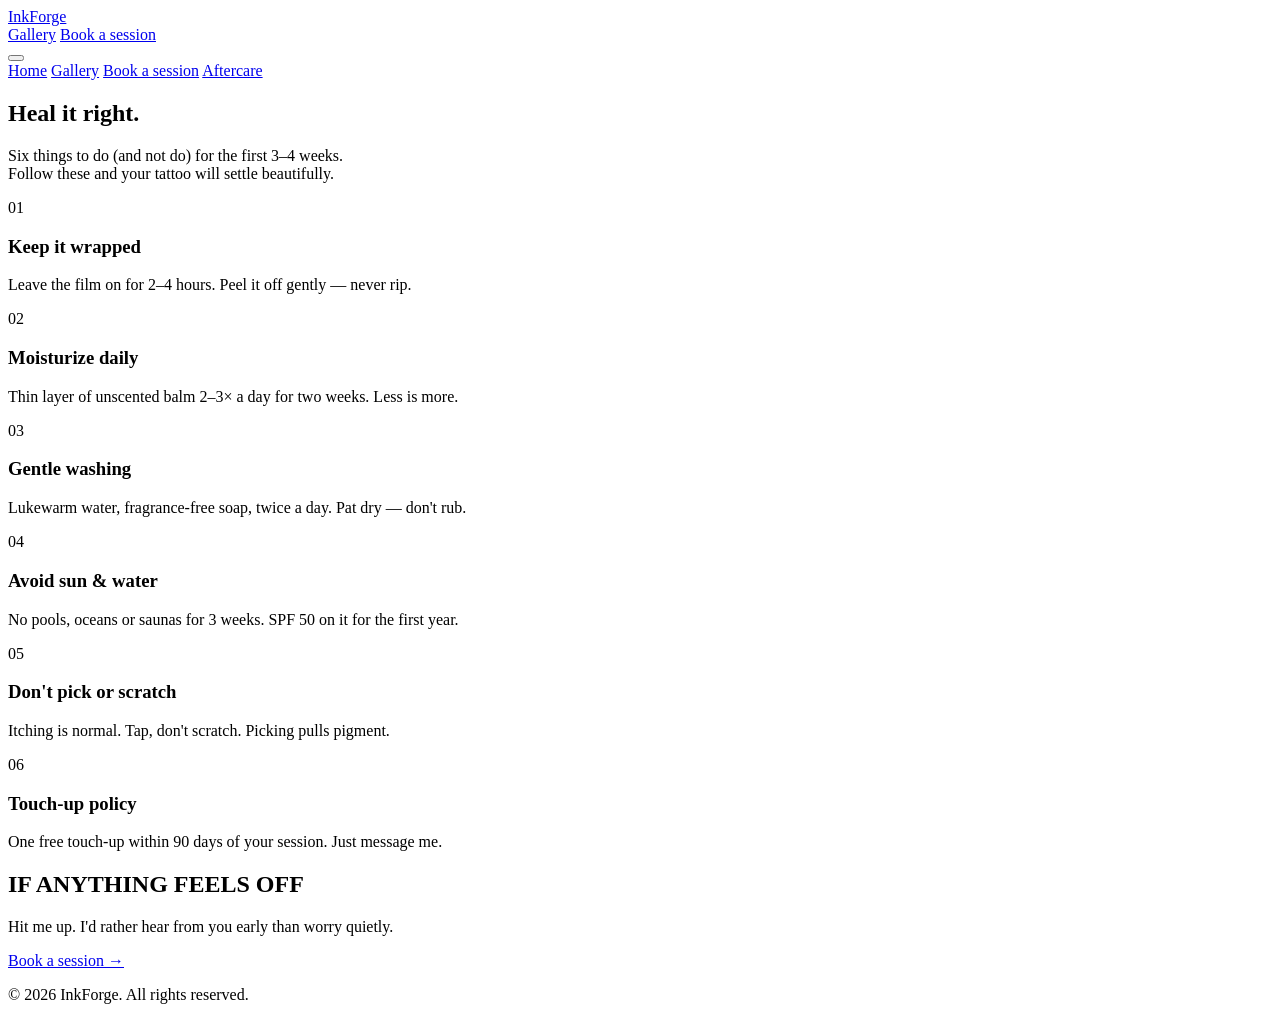
==== aftercare.html @ 96dea65f "Create aftercare.html" ====
<!DOCTYPE html>
<html lang="en">
<head>
    <meta charset="UTF-8" />
    <meta name="viewport" content="width=device-width, initial-scale=1.0" />
    <title>InkForge – Aftercare</title>
    <link rel="stylesheet" href="https://cdnjs.cloudflare.com/ajax/libs/font-awesome/6.5.0/css/all.min.css" />
    <link href="https://fonts.googleapis.com/css2?family=Inter:wght@300;400;600;700&display=swap" rel="stylesheet" />
    <link rel="stylesheet" href="css/style.css" />
</head>
<body>

    <!-- ===== HEADER ===== -->
    <header class="header">
        <div class="container">
            <div class="logo"><a href="index.html">InkForge</a></div>
            <nav class="nav">
                <a href="gallery.html">Gallery</a>
                <a href="booking.html" class="nav-cta">Book a session</a>
            </nav>
            <button class="hamburger" id="hamburger">
                <span></span><span></span><span></span>
            </button>
        </div>
    </header>

    <!-- ===== MOBILE NAV ===== -->
    <div class="mobile-nav" id="mobileNav">
        <a href="index.html">Home</a>
        <a href="gallery.html">Gallery</a>
        <a href="booking.html">Book a session</a>
        <a href="aftercare.html">Aftercare</a>
    </div>

    <!-- ===== AFTERCARE HERO ===== -->
    <section class="page-hero">
        <div class="container">
            <h1>Heal it right.</h1>
            <p class="page-sub">Six things to do (and not do) for the first 3–4 weeks.<br />Follow these and your tattoo will settle beautifully.</p>
        </div>
    </section>

    <!-- ===== AFTERCARE STEPS ===== -->
    <section class="aftercare-page">
        <div class="container">
            <div class="aftercare-grid">
                <!-- Step 1 -->
                <div class="aftercare-card">
                    <span class="step-number">01</span>
                    <h3>Keep it wrapped</h3>
                    <p>Leave the film on for 2–4 hours. Peel it off gently — never rip.</p>
                </div>

                <!-- Step 2 -->
                <div class="aftercare-card">
                    <span class="step-number">02</span>
                    <h3>Moisturize daily</h3>
                    <p>Thin layer of unscented balm 2–3× a day for two weeks. Less is more.</p>
                </div>

                <!-- Step 3 -->
                <div class="aftercare-card">
                    <span class="step-number">03</span>
                    <h3>Gentle washing</h3>
                    <p>Lukewarm water, fragrance-free soap, twice a day. Pat dry — don't rub.</p>
                </div>

                <!-- Step 4 -->
                <div class="aftercare-card">
                    <span class="step-number">04</span>
                    <h3>Avoid sun & water</h3>
                    <p>No pools, oceans or saunas for 3 weeks. SPF 50 on it for the first year.</p>
                </div>

                <!-- Step 5 -->
                <div class="aftercare-card">
                    <span class="step-number">05</span>
                    <h3>Don't pick or scratch</h3>
                    <p>Itching is normal. Tap, don't scratch. Picking pulls pigment.</p>
                </div>

                <!-- Step 6 -->
                <div class="aftercare-card">
                    <span class="step-number">06</span>
                    <h3>Touch-up policy</h3>
                    <p>One free touch-up within 90 days of your session. Just message me.</p>
                </div>
            </div>

            <!-- ===== CONTACT SECTION ===== -->
            <div class="aftercare-contact">
                <h2>IF ANYTHING FEELS OFF</h2>
                <p>Hit me up. I'd rather hear from you early than worry quietly.</p>
                <a href="booking.html" class="btn-primary">Book a session →</a>
            </div>
        </div>
    </section>

    <!-- ===== FOOTER ===== -->
    <footer class="footer">
        <div class="container">
            <p>&copy; 2026 InkForge. All rights reserved.</p>
        </div>
    </footer>

    <script src="js/script.js"></script>
</body>
</html>
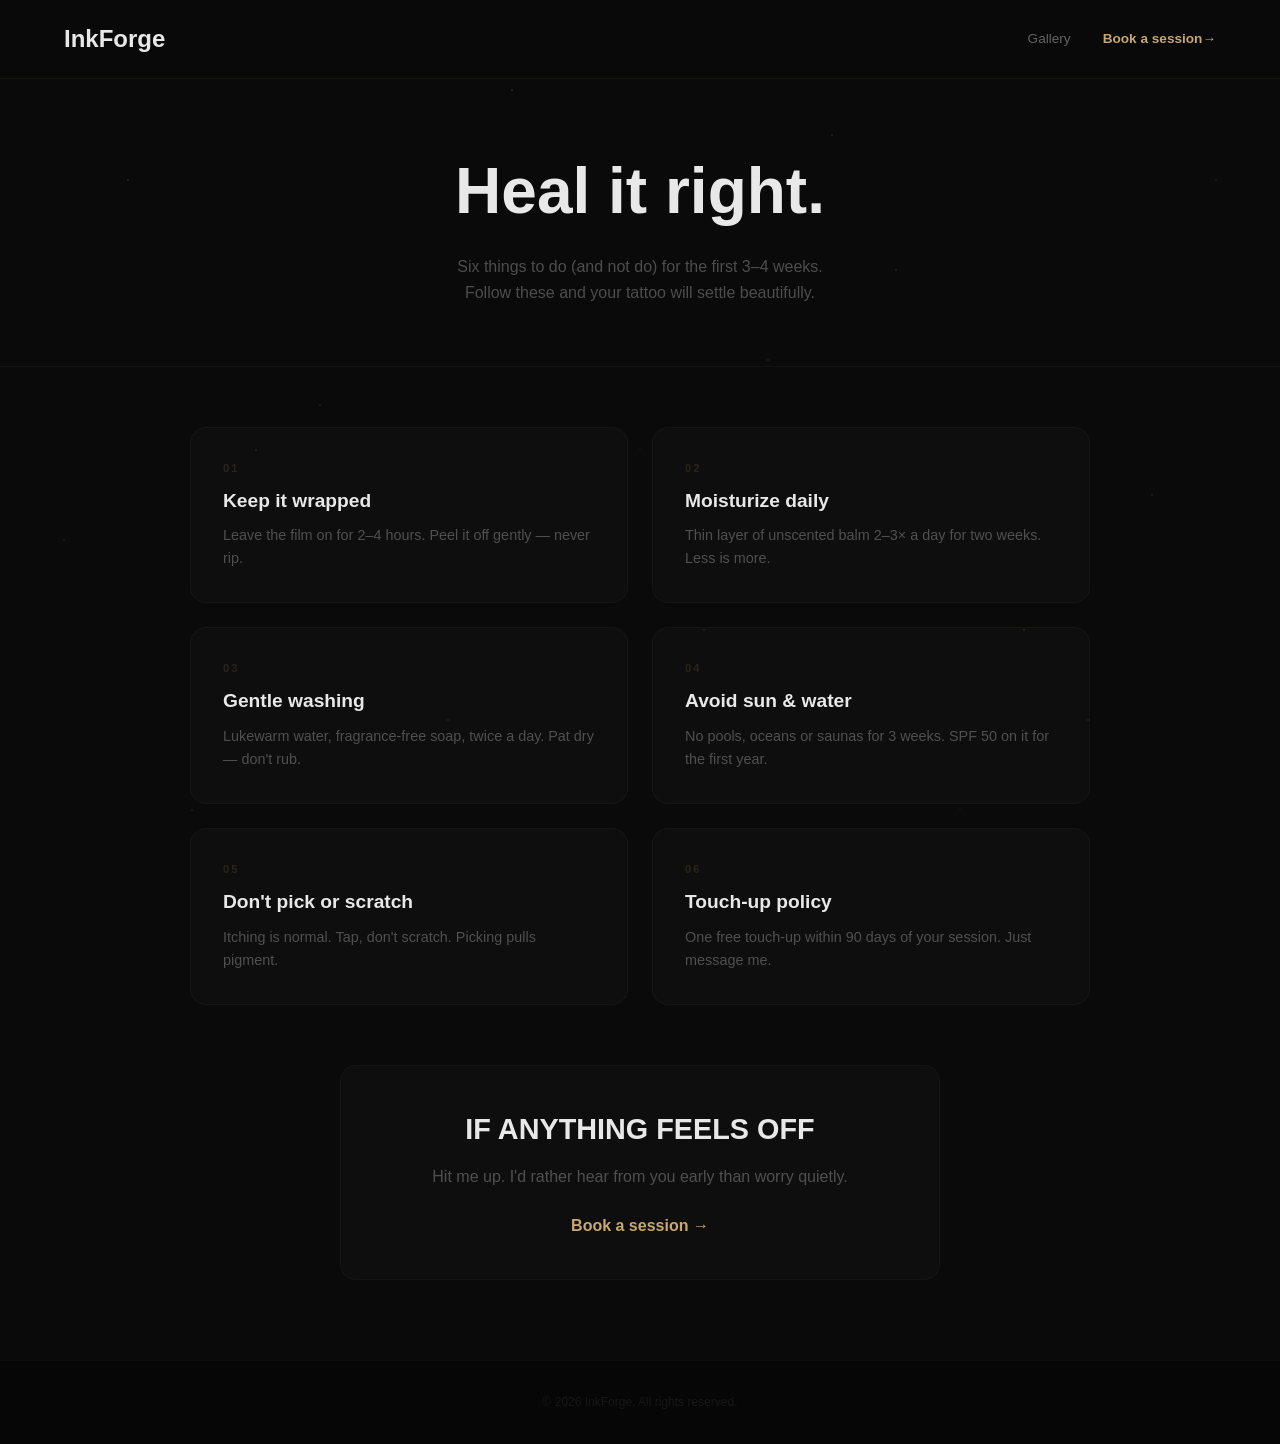
==== commit 859ff75a: "Update aftercare.html" ====
--- a/aftercare.html
+++ b/aftercare.html
@@ -6,14 +6,289 @@
     <title>InkForge – Aftercare</title>
     <link rel="stylesheet" href="https://cdnjs.cloudflare.com/ajax/libs/font-awesome/6.5.0/css/all.min.css" />
     <link href="https://fonts.googleapis.com/css2?family=Inter:wght@300;400;600;700&display=swap" rel="stylesheet" />
-    <link rel="stylesheet" href="css/style.css" />
+
+    <style>
+        * {
+            margin: 0;
+            padding: 0;
+            box-sizing: border-box;
+        }
+        html {
+            scroll-behavior: smooth;
+        }
+        body {
+            font-family: 'Inter', sans-serif;
+            background: #0a0a0a;
+            color: #e8e8e8;
+            line-height: 1.6;
+            min-height: 100vh;
+            background-image:
+                radial-gradient(1px 1px at 10% 20%, rgba(255, 255, 255, 0.3), transparent),
+                radial-gradient(1px 1px at 25% 45%, rgba(255, 255, 255, 0.2), transparent),
+                radial-gradient(1px 1px at 40% 10%, rgba(255, 255, 255, 0.35), transparent),
+                radial-gradient(1px 1px at 55% 70%, rgba(255, 255, 255, 0.15), transparent),
+                radial-gradient(1px 1px at 70% 30%, rgba(255, 255, 255, 0.25), transparent),
+                radial-gradient(1px 1px at 85% 80%, rgba(255, 255, 255, 0.2), transparent),
+                radial-gradient(1px 1px at 15% 90%, rgba(255, 255, 255, 0.15), transparent),
+                radial-gradient(1px 1px at 50% 50%, rgba(255, 255, 255, 0.1), transparent),
+                radial-gradient(1px 1px at 65% 15%, rgba(255, 255, 255, 0.3), transparent),
+                radial-gradient(1px 1px at 90% 55%, rgba(255, 255, 255, 0.2), transparent),
+                radial-gradient(1px 1px at 5% 60%, rgba(255, 255, 255, 0.15), transparent),
+                radial-gradient(1px 1px at 75% 90%, rgba(255, 255, 255, 0.1), transparent),
+                radial-gradient(1px 1px at 35% 80%, rgba(255, 255, 255, 0.2), transparent),
+                radial-gradient(1px 1px at 95% 20%, rgba(255, 255, 255, 0.15), transparent),
+                radial-gradient(1px 1px at 45% 30%, rgba(255, 255, 255, 0.25), transparent),
+                radial-gradient(1.5px 1.5px at 20% 50%, rgba(200, 168, 110, 0.2), transparent),
+                radial-gradient(1.5px 1.5px at 60% 40%, rgba(200, 168, 110, 0.15), transparent),
+                radial-gradient(1.5px 1.5px at 80% 70%, rgba(200, 168, 110, 0.2), transparent);
+            background-size: 100% 100%;
+            background-repeat: no-repeat;
+            background-attachment: fixed;
+        }
+        .container {
+            max-width: 1200px;
+            margin: 0 auto;
+            padding: 0 24px;
+        }
+        a {
+            text-decoration: none;
+            color: inherit;
+        }
+
+        .header {
+            position: fixed;
+            top: 0;
+            left: 0;
+            width: 100%;
+            z-index: 1000;
+            padding: 20px 0;
+            background: rgba(10, 10, 10, 0.92);
+            backdrop-filter: blur(12px);
+            border-bottom: 1px solid rgba(200, 168, 110, 0.08);
+        }
+        .header .container {
+            display: flex;
+            justify-content: space-between;
+            align-items: center;
+        }
+        .logo a {
+            font-size: 1.5rem;
+            font-weight: 700;
+            color: #e8e8e8;
+        }
+        .nav {
+            display: flex;
+            align-items: center;
+            gap: 32px;
+        }
+        .nav a {
+            font-size: 0.85rem;
+            color: rgba(232, 232, 232, 0.4);
+            transition: color 0.3s;
+        }
+        .nav a:hover {
+            color: #c8a86e;
+        }
+        .nav-cta {
+            color: #c8a86e !important;
+            font-weight: 600 !important;
+        }
+        .nav-cta::after {
+            content: ' →';
+            display: inline-block;
+            transition: transform 0.3s;
+        }
+        .nav-cta:hover::after {
+            transform: translateX(4px);
+        }
+
+        .hamburger {
+            display: none;
+            flex-direction: column;
+            gap: 5px;
+            cursor: pointer;
+            background: none;
+            border: none;
+            padding: 5px;
+            z-index: 1001;
+        }
+        .hamburger span {
+            display: block;
+            width: 28px;
+            height: 2.5px;
+            background: #c8a86e;
+            border-radius: 2px;
+            transition: all 0.3s;
+        }
+        .hamburger.active span:nth-child(1) {
+            transform: rotate(45deg) translate(5px, 5px);
+        }
+        .hamburger.active span:nth-child(2) {
+            opacity: 0;
+        }
+        .hamburger.active span:nth-child(3) {
+            transform: rotate(-45deg) translate(5px, -5px);
+        }
+
+        .mobile-nav {
+            display: none;
+            position: fixed;
+            top: 0;
+            left: 0;
+            width: 100%;
+            height: 100vh;
+            background: rgba(10, 10, 10, 0.98);
+            backdrop-filter: blur(12px);
+            padding: 100px 24px 40px;
+            z-index: 999;
+            flex-direction: column;
+            align-items: center;
+            justify-content: center;
+            gap: 30px;
+        }
+        .mobile-nav.active {
+            display: flex;
+        }
+        .mobile-nav a {
+            font-size: 1.5rem;
+            color: rgba(232, 232, 232, 0.5);
+            transition: color 0.3s;
+        }
+        .mobile-nav a:hover {
+            color: #c8a86e;
+        }
+        .mobile-nav .nav-cta-mobile {
+            color: #c8a86e !important;
+            font-weight: 600 !important;
+        }
+        .mobile-nav .nav-cta-mobile::after {
+            content: ' →';
+        }
+
+        .page-hero {
+            padding: 140px 0 60px;
+            text-align: center;
+            background: transparent;
+            border-bottom: 1px solid rgba(200, 168, 110, 0.04);
+        }
+        .page-hero h1 {
+            font-size: clamp(2.5rem, 5vw, 4rem);
+            font-weight: 700;
+            margin-bottom: 12px;
+            color: #e8e8e8;
+        }
+        .page-sub {
+            font-size: 1rem;
+            color: rgba(232, 232, 232, 0.3);
+        }
+
+        .aftercare-page {
+            padding: 60px 0 80px;
+            background: transparent;
+        }
+        .aftercare-grid {
+            display: grid;
+            grid-template-columns: repeat(auto-fit, minmax(300px, 1fr));
+            gap: 24px;
+            max-width: 900px;
+            margin: 0 auto 60px;
+        }
+        .aftercare-card {
+            background: rgba(255, 255, 255, 0.02);
+            border-radius: 16px;
+            padding: 32px;
+            border: 1px solid rgba(200, 168, 110, 0.04);
+            transition: all 0.3s;
+        }
+        .aftercare-card:hover {
+            background: rgba(200, 168, 110, 0.03);
+            transform: translateY(-4px);
+            border-color: rgba(200, 168, 110, 0.08);
+        }
+        .aftercare-card .step-number {
+            font-size: 0.7rem;
+            font-weight: 700;
+            color: rgba(200, 168, 110, 0.15);
+            letter-spacing: 2px;
+            display: block;
+            margin-bottom: 8px;
+        }
+        .aftercare-card h3 {
+            font-size: 1.2rem;
+            font-weight: 600;
+            margin-bottom: 8px;
+            color: #e8e8e8;
+        }
+        .aftercare-card p {
+            font-size: 0.9rem;
+            color: rgba(232, 232, 232, 0.3);
+            line-height: 1.6;
+        }
+
+        .aftercare-contact {
+            text-align: center;
+            max-width: 600px;
+            margin: 0 auto;
+            padding: 40px;
+            background: rgba(255, 255, 255, 0.02);
+            border-radius: 16px;
+            border: 1px solid rgba(200, 168, 110, 0.04);
+        }
+        .aftercare-contact h2 {
+            font-size: 1.8rem;
+            font-weight: 700;
+            margin-bottom: 12px;
+            color: #e8e8e8;
+        }
+        .aftercare-contact p {
+            font-size: 1rem;
+            color: rgba(232, 232, 232, 0.3);
+            margin-bottom: 24px;
+        }
+
+        .footer {
+            padding: 32px 0;
+            background: rgba(5, 5, 5, 0.8);
+            text-align: center;
+            font-size: 0.75rem;
+            color: rgba(232, 232, 232, 0.08);
+            border-top: 1px solid rgba(200, 168, 110, 0.04);
+        }
+
+        @media (max-width: 768px) {
+            .nav {
+                display: none;
+            }
+            .hamburger {
+                display: flex;
+            }
+            .aftercare-grid {
+                grid-template-columns: 1fr;
+            }
+        }
+        @media (max-width: 480px) {
+            .page-hero h1 {
+                font-size: 2rem;
+            }
+            .aftercare-card {
+                padding: 24px;
+            }
+            .aftercare-contact {
+                padding: 24px;
+            }
+            .aftercare-contact h2 {
+                font-size: 1.4rem;
+            }
+        }
+    </style>
 </head>
 <body>
 
-    <!-- ===== HEADER ===== -->
     <header class="header">
         <div class="container">
-            <div class="logo"><a href="index.html">InkForge</a></div>
+            <div class="logo">
+                <a href="index.html">InkForge</a>
+            </div>
             <nav class="nav">
                 <a href="gallery.html">Gallery</a>
                 <a href="booking.html" class="nav-cta">Book a session</a>
@@ -24,7 +299,6 @@
         </div>
     </header>
 
-    <!-- ===== MOBILE NAV ===== -->
     <div class="mobile-nav" id="mobileNav">
         <a href="index.html">Home</a>
         <a href="gallery.html">Gallery</a>
@@ -32,7 +306,6 @@
         <a href="aftercare.html">Aftercare</a>
     </div>
 
-    <!-- ===== AFTERCARE HERO ===== -->
     <section class="page-hero">
         <div class="container">
             <h1>Heal it right.</h1>
@@ -40,46 +313,34 @@
         </div>
     </section>
 
-    <!-- ===== AFTERCARE STEPS ===== -->
     <section class="aftercare-page">
         <div class="container">
             <div class="aftercare-grid">
-                <!-- Step 1 -->
                 <div class="aftercare-card">
                     <span class="step-number">01</span>
                     <h3>Keep it wrapped</h3>
                     <p>Leave the film on for 2–4 hours. Peel it off gently — never rip.</p>
                 </div>
-
-                <!-- Step 2 -->
                 <div class="aftercare-card">
                     <span class="step-number">02</span>
                     <h3>Moisturize daily</h3>
                     <p>Thin layer of unscented balm 2–3× a day for two weeks. Less is more.</p>
                 </div>
-
-                <!-- Step 3 -->
                 <div class="aftercare-card">
                     <span class="step-number">03</span>
                     <h3>Gentle washing</h3>
                     <p>Lukewarm water, fragrance-free soap, twice a day. Pat dry — don't rub.</p>
                 </div>
-
-                <!-- Step 4 -->
                 <div class="aftercare-card">
                     <span class="step-number">04</span>
                     <h3>Avoid sun & water</h3>
                     <p>No pools, oceans or saunas for 3 weeks. SPF 50 on it for the first year.</p>
                 </div>
-
-                <!-- Step 5 -->
                 <div class="aftercare-card">
                     <span class="step-number">05</span>
                     <h3>Don't pick or scratch</h3>
                     <p>Itching is normal. Tap, don't scratch. Picking pulls pigment.</p>
                 </div>
-
-                <!-- Step 6 -->
                 <div class="aftercare-card">
                     <span class="step-number">06</span>
                     <h3>Touch-up policy</h3>
@@ -87,22 +348,49 @@
                 </div>
             </div>
 
-            <!-- ===== CONTACT SECTION ===== -->
             <div class="aftercare-contact">
                 <h2>IF ANYTHING FEELS OFF</h2>
                 <p>Hit me up. I'd rather hear from you early than worry quietly.</p>
-                <a href="booking.html" class="btn-primary">Book a session →</a>
+                <a href="booking.html" class="btn-primary" style="color:#c8a86e;font-weight:600;font-size:1rem;background:transparent;border:none;cursor:pointer;">Book a session →</a>
             </div>
         </div>
     </section>
 
-    <!-- ===== FOOTER ===== -->
     <footer class="footer">
         <div class="container">
             <p>&copy; 2026 InkForge. All rights reserved.</p>
         </div>
     </footer>
 
-    <script src="js/script.js"></script>
+    <script>
+        const hamburger = document.getElementById('hamburger');
+        const mobileNav = document.getElementById('mobileNav');
+        const body = document.body;
+
+        hamburger.addEventListener('click', function(e) {
+            e.stopPropagation();
+            this.classList.toggle('active');
+            mobileNav.classList.toggle('active');
+            body.style.overflow = mobileNav.classList.contains('active') ? 'hidden' : '';
+        });
+
+        mobileNav.querySelectorAll('a').forEach(link => {
+            link.addEventListener('click', function() {
+                hamburger.classList.remove('active');
+                mobileNav.classList.remove('active');
+                body.style.overflow = '';
+            });
+        });
+
+        document.addEventListener('click', function(e) {
+            if (mobileNav.classList.contains('active') &&
+                !mobileNav.contains(e.target) &&
+                !hamburger.contains(e.target)) {
+                hamburger.classList.remove('active');
+                mobileNav.classList.remove('active');
+                body.style.overflow = '';
+            }
+        });
+    </script>
 </body>
 </html>
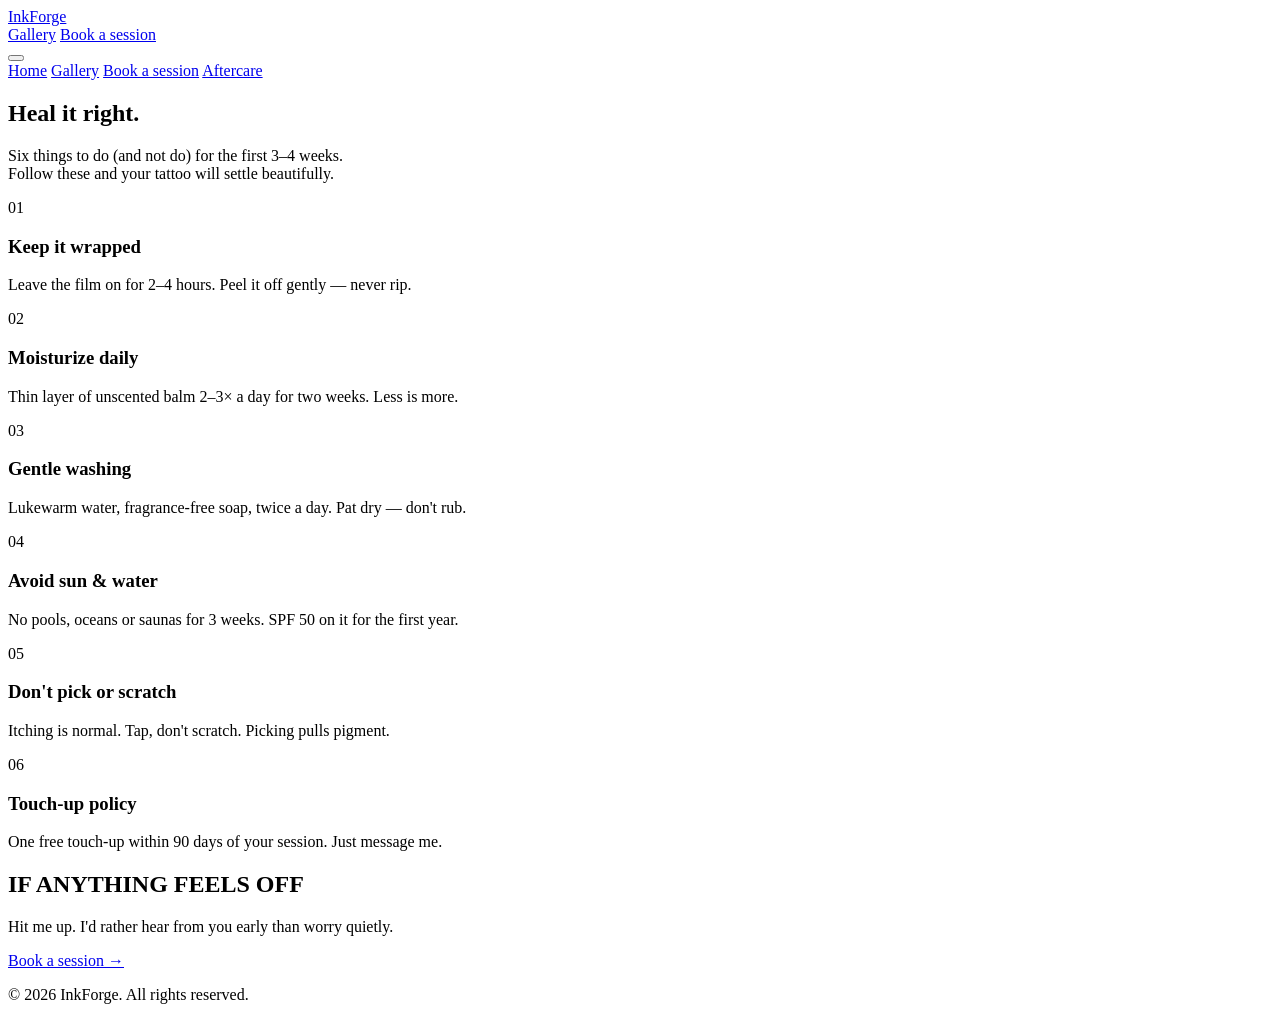
==== commit d5210186: "Update aftercare.html" ====
--- a/aftercare.html
+++ b/aftercare.html
@@ -6,285 +6,11 @@
     <title>InkForge – Aftercare</title>
     <link rel="stylesheet" href="https://cdnjs.cloudflare.com/ajax/libs/font-awesome/6.5.0/css/all.min.css" />
     <link href="https://fonts.googleapis.com/css2?family=Inter:wght@300;400;600;700&display=swap" rel="stylesheet" />
-
-    <style>
-        * {
-            margin: 0;
-            padding: 0;
-            box-sizing: border-box;
-        }
-        html {
-            scroll-behavior: smooth;
-        }
-        body {
-            font-family: 'Inter', sans-serif;
-            background: #0a0a0a;
-            color: #e8e8e8;
-            line-height: 1.6;
-            min-height: 100vh;
-            background-image:
-                radial-gradient(1px 1px at 10% 20%, rgba(255, 255, 255, 0.3), transparent),
-                radial-gradient(1px 1px at 25% 45%, rgba(255, 255, 255, 0.2), transparent),
-                radial-gradient(1px 1px at 40% 10%, rgba(255, 255, 255, 0.35), transparent),
-                radial-gradient(1px 1px at 55% 70%, rgba(255, 255, 255, 0.15), transparent),
-                radial-gradient(1px 1px at 70% 30%, rgba(255, 255, 255, 0.25), transparent),
-                radial-gradient(1px 1px at 85% 80%, rgba(255, 255, 255, 0.2), transparent),
-                radial-gradient(1px 1px at 15% 90%, rgba(255, 255, 255, 0.15), transparent),
-                radial-gradient(1px 1px at 50% 50%, rgba(255, 255, 255, 0.1), transparent),
-                radial-gradient(1px 1px at 65% 15%, rgba(255, 255, 255, 0.3), transparent),
-                radial-gradient(1px 1px at 90% 55%, rgba(255, 255, 255, 0.2), transparent),
-                radial-gradient(1px 1px at 5% 60%, rgba(255, 255, 255, 0.15), transparent),
-                radial-gradient(1px 1px at 75% 90%, rgba(255, 255, 255, 0.1), transparent),
-                radial-gradient(1px 1px at 35% 80%, rgba(255, 255, 255, 0.2), transparent),
-                radial-gradient(1px 1px at 95% 20%, rgba(255, 255, 255, 0.15), transparent),
-                radial-gradient(1px 1px at 45% 30%, rgba(255, 255, 255, 0.25), transparent),
-                radial-gradient(1.5px 1.5px at 20% 50%, rgba(200, 168, 110, 0.2), transparent),
-                radial-gradient(1.5px 1.5px at 60% 40%, rgba(200, 168, 110, 0.15), transparent),
-                radial-gradient(1.5px 1.5px at 80% 70%, rgba(200, 168, 110, 0.2), transparent);
-            background-size: 100% 100%;
-            background-repeat: no-repeat;
-            background-attachment: fixed;
-        }
-        .container {
-            max-width: 1200px;
-            margin: 0 auto;
-            padding: 0 24px;
-        }
-        a {
-            text-decoration: none;
-            color: inherit;
-        }
-
-        .header {
-            position: fixed;
-            top: 0;
-            left: 0;
-            width: 100%;
-            z-index: 1000;
-            padding: 20px 0;
-            background: rgba(10, 10, 10, 0.92);
-            backdrop-filter: blur(12px);
-            border-bottom: 1px solid rgba(200, 168, 110, 0.08);
-        }
-        .header .container {
-            display: flex;
-            justify-content: space-between;
-            align-items: center;
-        }
-        .logo a {
-            font-size: 1.5rem;
-            font-weight: 700;
-            color: #e8e8e8;
-        }
-        .nav {
-            display: flex;
-            align-items: center;
-            gap: 32px;
-        }
-        .nav a {
-            font-size: 0.85rem;
-            color: rgba(232, 232, 232, 0.4);
-            transition: color 0.3s;
-        }
-        .nav a:hover {
-            color: #c8a86e;
-        }
-        .nav-cta {
-            color: #c8a86e !important;
-            font-weight: 600 !important;
-        }
-        .nav-cta::after {
-            content: ' →';
-            display: inline-block;
-            transition: transform 0.3s;
-        }
-        .nav-cta:hover::after {
-            transform: translateX(4px);
-        }
-
-        .hamburger {
-            display: none;
-            flex-direction: column;
-            gap: 5px;
-            cursor: pointer;
-            background: none;
-            border: none;
-            padding: 5px;
-            z-index: 1001;
-        }
-        .hamburger span {
-            display: block;
-            width: 28px;
-            height: 2.5px;
-            background: #c8a86e;
-            border-radius: 2px;
-            transition: all 0.3s;
-        }
-        .hamburger.active span:nth-child(1) {
-            transform: rotate(45deg) translate(5px, 5px);
-        }
-        .hamburger.active span:nth-child(2) {
-            opacity: 0;
-        }
-        .hamburger.active span:nth-child(3) {
-            transform: rotate(-45deg) translate(5px, -5px);
-        }
-
-        .mobile-nav {
-            display: none;
-            position: fixed;
-            top: 0;
-            left: 0;
-            width: 100%;
-            height: 100vh;
-            background: rgba(10, 10, 10, 0.98);
-            backdrop-filter: blur(12px);
-            padding: 100px 24px 40px;
-            z-index: 999;
-            flex-direction: column;
-            align-items: center;
-            justify-content: center;
-            gap: 30px;
-        }
-        .mobile-nav.active {
-            display: flex;
-        }
-        .mobile-nav a {
-            font-size: 1.5rem;
-            color: rgba(232, 232, 232, 0.5);
-            transition: color 0.3s;
-        }
-        .mobile-nav a:hover {
-            color: #c8a86e;
-        }
-        .mobile-nav .nav-cta-mobile {
-            color: #c8a86e !important;
-            font-weight: 600 !important;
-        }
-        .mobile-nav .nav-cta-mobile::after {
-            content: ' →';
-        }
-
-        .page-hero {
-            padding: 140px 0 60px;
-            text-align: center;
-            background: transparent;
-            border-bottom: 1px solid rgba(200, 168, 110, 0.04);
-        }
-        .page-hero h1 {
-            font-size: clamp(2.5rem, 5vw, 4rem);
-            font-weight: 700;
-            margin-bottom: 12px;
-            color: #e8e8e8;
-        }
-        .page-sub {
-            font-size: 1rem;
-            color: rgba(232, 232, 232, 0.3);
-        }
-
-        .aftercare-page {
-            padding: 60px 0 80px;
-            background: transparent;
-        }
-        .aftercare-grid {
-            display: grid;
-            grid-template-columns: repeat(auto-fit, minmax(300px, 1fr));
-            gap: 24px;
-            max-width: 900px;
-            margin: 0 auto 60px;
-        }
-        .aftercare-card {
-            background: rgba(255, 255, 255, 0.02);
-            border-radius: 16px;
-            padding: 32px;
-            border: 1px solid rgba(200, 168, 110, 0.04);
-            transition: all 0.3s;
-        }
-        .aftercare-card:hover {
-            background: rgba(200, 168, 110, 0.03);
-            transform: translateY(-4px);
-            border-color: rgba(200, 168, 110, 0.08);
-        }
-        .aftercare-card .step-number {
-            font-size: 0.7rem;
-            font-weight: 700;
-            color: rgba(200, 168, 110, 0.15);
-            letter-spacing: 2px;
-            display: block;
-            margin-bottom: 8px;
-        }
-        .aftercare-card h3 {
-            font-size: 1.2rem;
-            font-weight: 600;
-            margin-bottom: 8px;
-            color: #e8e8e8;
-        }
-        .aftercare-card p {
-            font-size: 0.9rem;
-            color: rgba(232, 232, 232, 0.3);
-            line-height: 1.6;
-        }
-
-        .aftercare-contact {
-            text-align: center;
-            max-width: 600px;
-            margin: 0 auto;
-            padding: 40px;
-            background: rgba(255, 255, 255, 0.02);
-            border-radius: 16px;
-            border: 1px solid rgba(200, 168, 110, 0.04);
-        }
-        .aftercare-contact h2 {
-            font-size: 1.8rem;
-            font-weight: 700;
-            margin-bottom: 12px;
-            color: #e8e8e8;
-        }
-        .aftercare-contact p {
-            font-size: 1rem;
-            color: rgba(232, 232, 232, 0.3);
-            margin-bottom: 24px;
-        }
-
-        .footer {
-            padding: 32px 0;
-            background: rgba(5, 5, 5, 0.8);
-            text-align: center;
-            font-size: 0.75rem;
-            color: rgba(232, 232, 232, 0.08);
-            border-top: 1px solid rgba(200, 168, 110, 0.04);
-        }
-
-        @media (max-width: 768px) {
-            .nav {
-                display: none;
-            }
-            .hamburger {
-                display: flex;
-            }
-            .aftercare-grid {
-                grid-template-columns: 1fr;
-            }
-        }
-        @media (max-width: 480px) {
-            .page-hero h1 {
-                font-size: 2rem;
-            }
-            .aftercare-card {
-                padding: 24px;
-            }
-            .aftercare-contact {
-                padding: 24px;
-            }
-            .aftercare-contact h2 {
-                font-size: 1.4rem;
-            }
-        }
-    </style>
+    <link rel="stylesheet" href="css/style.css" />
 </head>
 <body>
 
-    <header class="header">
+    <header class="header" id="header">
         <div class="container">
             <div class="logo">
                 <a href="index.html">InkForge</a>
@@ -306,14 +32,14 @@
         <a href="aftercare.html">Aftercare</a>
     </div>
 
-    <section class="page-hero">
+    <section class="page-hero fade-in">
         <div class="container">
             <h1>Heal it right.</h1>
             <p class="page-sub">Six things to do (and not do) for the first 3–4 weeks.<br />Follow these and your tattoo will settle beautifully.</p>
         </div>
     </section>
 
-    <section class="aftercare-page">
+    <section class="aftercare-page fade-in">
         <div class="container">
             <div class="aftercare-grid">
                 <div class="aftercare-card">
@@ -351,7 +77,7 @@
             <div class="aftercare-contact">
                 <h2>IF ANYTHING FEELS OFF</h2>
                 <p>Hit me up. I'd rather hear from you early than worry quietly.</p>
-                <a href="booking.html" class="btn-primary" style="color:#c8a86e;font-weight:600;font-size:1rem;background:transparent;border:none;cursor:pointer;">Book a session →</a>
+                <a href="booking.html" class="btn-primary">Book a session →</a>
             </div>
         </div>
     </section>
@@ -363,6 +89,7 @@
     </footer>
 
     <script>
+        // Hamburger menu
         const hamburger = document.getElementById('hamburger');
         const mobileNav = document.getElementById('mobileNav');
         const body = document.body;
@@ -391,6 +118,27 @@
                 body.style.overflow = '';
             }
         });
+
+        // Fade-in animations
+        const fadeElements = document.querySelectorAll('.fade-in');
+        const observer = new IntersectionObserver((entries) => {
+            entries.forEach(entry => {
+                if (entry.isIntersecting) {
+                    entry.target.classList.add('visible');
+                }
+            });
+        }, { threshold: 0.15 });
+        fadeElements.forEach(el => observer.observe(el));
+
+        // Header scroll effect
+        const header = document.getElementById('header');
+        window.addEventListener('scroll', () => {
+            if (window.scrollY > 50) {
+                header.classList.add('scrolled');
+            } else {
+                header.classList.remove('scrolled');
+            }
+        });
     </script>
 </body>
 </html>
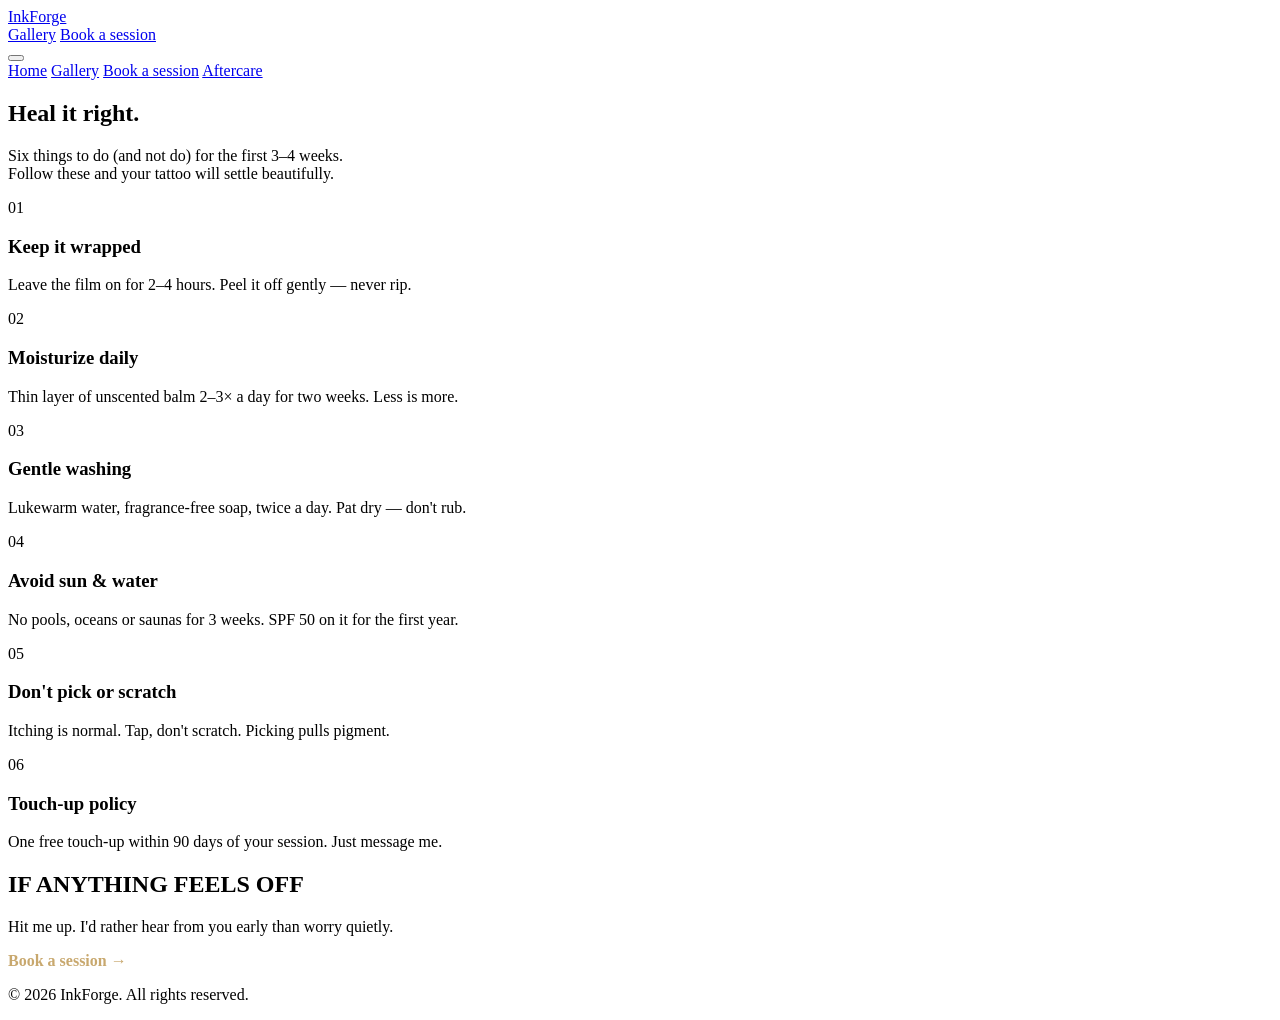
==== commit 62efac96: "Update aftercare.html" ====
--- a/aftercare.html
+++ b/aftercare.html
@@ -77,7 +77,9 @@
             <div class="aftercare-contact">
                 <h2>IF ANYTHING FEELS OFF</h2>
                 <p>Hit me up. I'd rather hear from you early than worry quietly.</p>
-                <a href="booking.html" class="btn-primary">Book a session →</a>
+                <a href="booking.html" style="color:#c8a86e;font-weight:600;font-size:1rem;background:transparent;border:none;cursor:pointer;text-decoration:none;">
+                    Book a session →
+                </a>
             </div>
         </div>
     </section>
@@ -89,7 +91,6 @@
     </footer>
 
     <script>
-        // Hamburger menu
         const hamburger = document.getElementById('hamburger');
         const mobileNav = document.getElementById('mobileNav');
         const body = document.body;
@@ -119,7 +120,6 @@
             }
         });
 
-        // Fade-in animations
         const fadeElements = document.querySelectorAll('.fade-in');
         const observer = new IntersectionObserver((entries) => {
             entries.forEach(entry => {
@@ -130,7 +130,6 @@
         }, { threshold: 0.15 });
         fadeElements.forEach(el => observer.observe(el));
 
-        // Header scroll effect
         const header = document.getElementById('header');
         window.addEventListener('scroll', () => {
             if (window.scrollY > 50) {
@@ -139,6 +138,8 @@
                 header.classList.remove('scrolled');
             }
         });
+
+        console.log('🔥 InkForge aftercare page loaded!');
     </script>
 </body>
 </html>
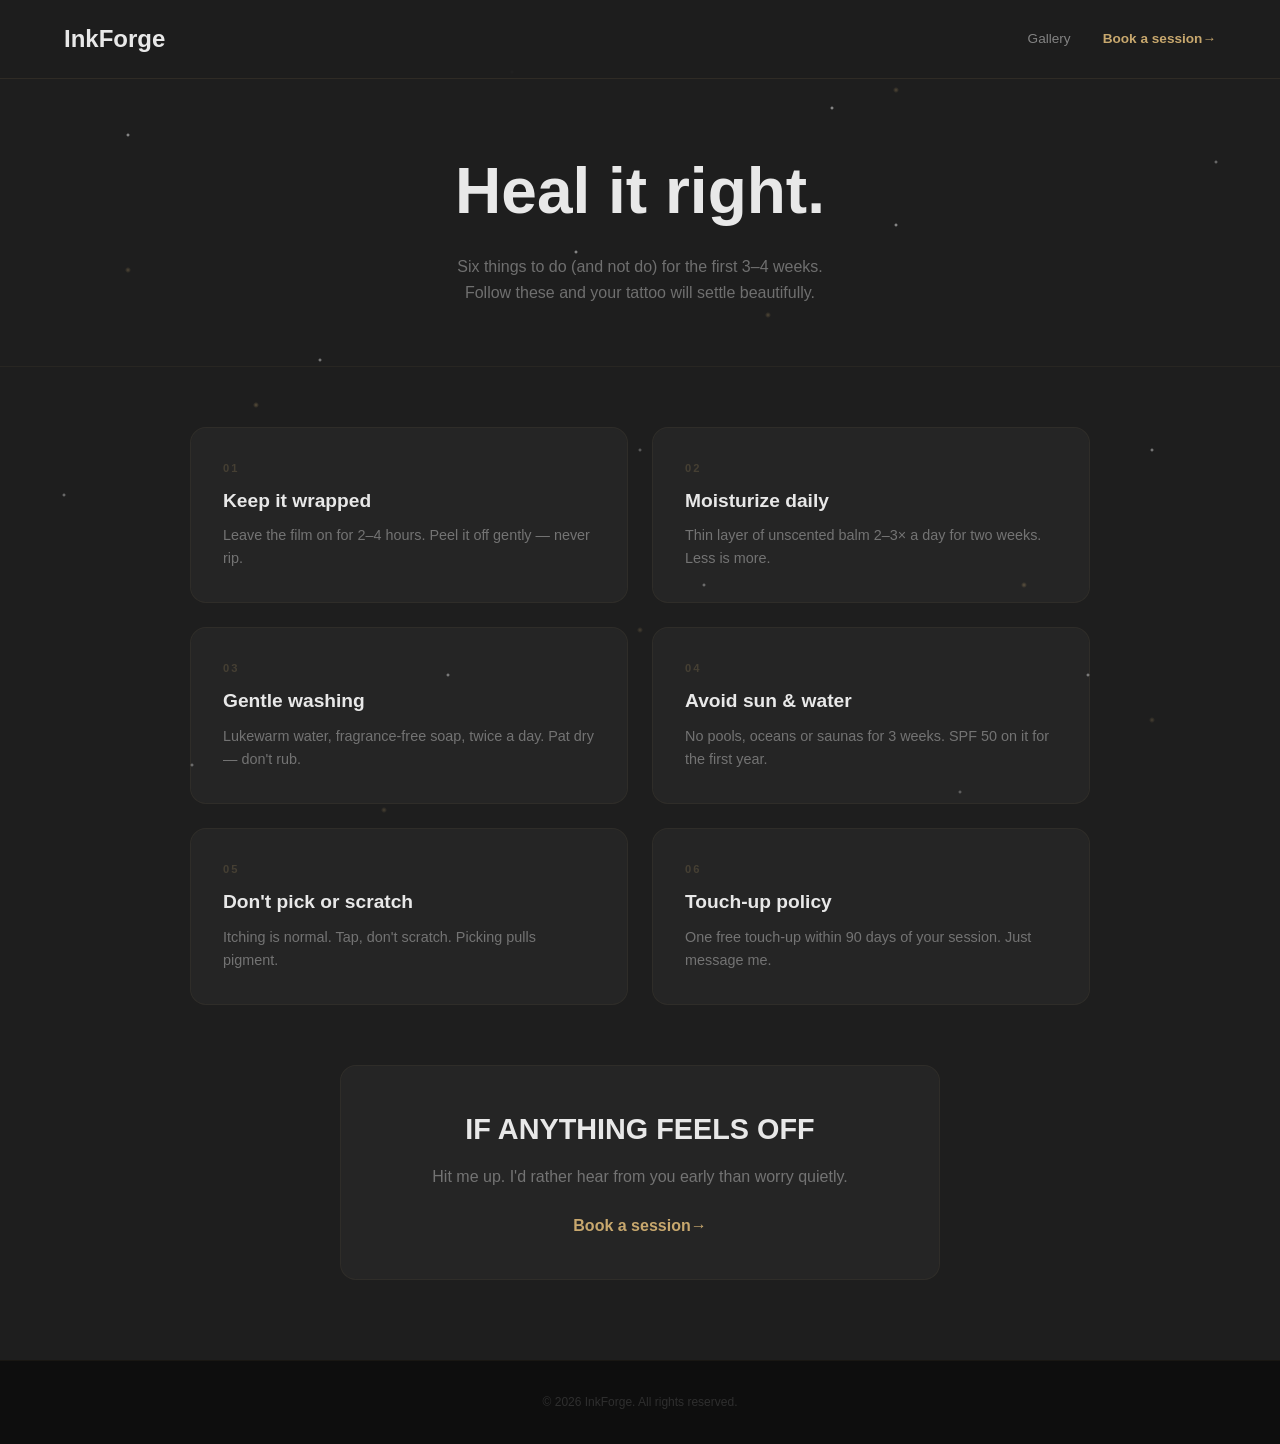
==== commit 68729658: "Create aftercare.html" ====
--- a/aftercare.html
+++ b/aftercare.html
@@ -6,11 +6,300 @@
     <title>InkForge – Aftercare</title>
     <link rel="stylesheet" href="https://cdnjs.cloudflare.com/ajax/libs/font-awesome/6.5.0/css/all.min.css" />
     <link href="https://fonts.googleapis.com/css2?family=Inter:wght@300;400;600;700&display=swap" rel="stylesheet" />
-    <link rel="stylesheet" href="css/style.css" />
+
+    <style>
+        * {
+            margin: 0;
+            padding: 0;
+            box-sizing: border-box;
+        }
+        html {
+            scroll-behavior: smooth;
+        }
+        body {
+            font-family: 'Inter', sans-serif;
+            background: #1e1e1e;
+            color: #e8e8e8;
+            line-height: 1.6;
+            min-height: 100vh;
+            background-image:
+                radial-gradient(2px 2px at 10% 15%, rgba(255, 255, 255, 0.7), transparent),
+                radial-gradient(2px 2px at 25% 40%, rgba(255, 255, 255, 0.6), transparent),
+                radial-gradient(2px 2px at 40% 8%, rgba(255, 255, 255, 0.8), transparent),
+                radial-gradient(2px 2px at 55% 65%, rgba(255, 255, 255, 0.5), transparent),
+                radial-gradient(2px 2px at 70% 25%, rgba(255, 255, 255, 0.7), transparent),
+                radial-gradient(2px 2px at 85% 75%, rgba(255, 255, 255, 0.6), transparent),
+                radial-gradient(2px 2px at 15% 85%, rgba(255, 255, 255, 0.5), transparent),
+                radial-gradient(2px 2px at 50% 50%, rgba(255, 255, 255, 0.4), transparent),
+                radial-gradient(2px 2px at 65% 12%, rgba(255, 255, 255, 0.7), transparent),
+                radial-gradient(2px 2px at 90% 50%, rgba(255, 255, 255, 0.6), transparent),
+                radial-gradient(2px 2px at 5% 55%, rgba(255, 255, 255, 0.5), transparent),
+                radial-gradient(2px 2px at 75% 88%, rgba(255, 255, 255, 0.4), transparent),
+                radial-gradient(2px 2px at 35% 75%, rgba(255, 255, 255, 0.6), transparent),
+                radial-gradient(2px 2px at 95% 18%, rgba(255, 255, 255, 0.5), transparent),
+                radial-gradient(2px 2px at 45% 28%, rgba(255, 255, 255, 0.7), transparent),
+                radial-gradient(3px 3px at 20% 45%, rgba(200, 168, 110, 0.35), transparent),
+                radial-gradient(3px 3px at 60% 35%, rgba(200, 168, 110, 0.3), transparent),
+                radial-gradient(3px 3px at 80% 65%, rgba(200, 168, 110, 0.35), transparent),
+                radial-gradient(3px 3px at 30% 90%, rgba(200, 168, 110, 0.25), transparent),
+                radial-gradient(3px 3px at 70% 10%, rgba(200, 168, 110, 0.3), transparent),
+                radial-gradient(3px 3px at 50% 70%, rgba(200, 168, 110, 0.25), transparent),
+                radial-gradient(3px 3px at 10% 30%, rgba(200, 168, 110, 0.3), transparent),
+                radial-gradient(3px 3px at 90% 80%, rgba(200, 168, 110, 0.25), transparent);
+            background-size: 100% 100%;
+            background-repeat: no-repeat;
+            background-attachment: fixed;
+        }
+        .container {
+            max-width: 1200px;
+            margin: 0 auto;
+            padding: 0 24px;
+        }
+        a {
+            text-decoration: none;
+            color: inherit;
+        }
+
+        .header {
+            position: fixed;
+            top: 0;
+            left: 0;
+            width: 100%;
+            z-index: 1000;
+            padding: 20px 0;
+            background: rgba(30, 30, 30, 0.92);
+            backdrop-filter: blur(12px);
+            border-bottom: 1px solid rgba(200, 168, 110, 0.1);
+        }
+        .header .container {
+            display: flex;
+            justify-content: space-between;
+            align-items: center;
+        }
+        .logo a {
+            font-size: 1.5rem;
+            font-weight: 700;
+            color: #e8e8e8;
+        }
+        .nav {
+            display: flex;
+            align-items: center;
+            gap: 32px;
+        }
+        .nav a {
+            font-size: 0.85rem;
+            color: rgba(232, 232, 232, 0.5);
+            transition: color 0.3s;
+        }
+        .nav a:hover {
+            color: #c8a86e;
+        }
+        .nav-cta {
+            color: #c8a86e !important;
+            font-weight: 600 !important;
+        }
+        .nav-cta::after {
+            content: ' →';
+            display: inline-block;
+        }
+
+        .hamburger {
+            display: none;
+            flex-direction: column;
+            gap: 5px;
+            cursor: pointer;
+            background: none;
+            border: none;
+            padding: 5px;
+            z-index: 1001;
+        }
+        .hamburger span {
+            display: block;
+            width: 28px;
+            height: 2.5px;
+            background: #c8a86e;
+            border-radius: 2px;
+            transition: all 0.3s;
+        }
+        .hamburger.active span:nth-child(1) {
+            transform: rotate(45deg) translate(5px, 5px);
+        }
+        .hamburger.active span:nth-child(2) {
+            opacity: 0;
+        }
+        .hamburger.active span:nth-child(3) {
+            transform: rotate(-45deg) translate(5px, -5px);
+        }
+
+        .mobile-nav {
+            display: none;
+            position: fixed;
+            top: 0;
+            left: 0;
+            width: 100%;
+            height: 100vh;
+            background: rgba(30, 30, 30, 0.98);
+            backdrop-filter: blur(12px);
+            padding: 100px 24px 40px;
+            z-index: 999;
+            flex-direction: column;
+            align-items: center;
+            justify-content: center;
+            gap: 30px;
+        }
+        .mobile-nav.active {
+            display: flex;
+        }
+        .mobile-nav a {
+            font-size: 1.5rem;
+            color: rgba(232, 232, 232, 0.6);
+            transition: color 0.3s;
+        }
+        .mobile-nav a:hover {
+            color: #c8a86e;
+        }
+        .mobile-nav .nav-cta-mobile {
+            color: #c8a86e !important;
+            font-weight: 600 !important;
+        }
+        .mobile-nav .nav-cta-mobile::after {
+            content: ' →';
+        }
+
+        .page-hero {
+            padding: 140px 0 60px;
+            text-align: center;
+            background: transparent;
+            border-bottom: 1px solid rgba(200, 168, 110, 0.06);
+        }
+        .page-hero h1 {
+            font-size: clamp(2.5rem, 5vw, 4rem);
+            font-weight: 700;
+            margin-bottom: 12px;
+            color: #e8e8e8;
+        }
+        .page-sub {
+            font-size: 1rem;
+            color: rgba(232, 232, 232, 0.4);
+        }
+
+        .aftercare-page {
+            padding: 60px 0 80px;
+            background: transparent;
+        }
+        .aftercare-grid {
+            display: grid;
+            grid-template-columns: repeat(auto-fit, minmax(300px, 1fr));
+            gap: 24px;
+            max-width: 900px;
+            margin: 0 auto 60px;
+        }
+        .aftercare-card {
+            background: rgba(255, 255, 255, 0.03);
+            border-radius: 16px;
+            padding: 32px;
+            border: 1px solid rgba(200, 168, 110, 0.06);
+            transition: all 0.4s;
+        }
+        .aftercare-card:hover {
+            background: rgba(200, 168, 110, 0.05);
+            transform: translateY(-6px);
+            border-color: rgba(200, 168, 110, 0.15);
+            box-shadow: 0 20px 40px rgba(0, 0, 0, 0.3);
+        }
+        .aftercare-card .step-number {
+            font-size: 0.7rem;
+            font-weight: 700;
+            color: rgba(200, 168, 110, 0.2);
+            letter-spacing: 2px;
+            display: block;
+            margin-bottom: 8px;
+        }
+        .aftercare-card h3 {
+            font-size: 1.2rem;
+            font-weight: 600;
+            margin-bottom: 8px;
+            color: #e8e8e8;
+        }
+        .aftercare-card p {
+            font-size: 0.9rem;
+            color: rgba(232, 232, 232, 0.4);
+            line-height: 1.6;
+        }
+
+        .aftercare-contact {
+            text-align: center;
+            max-width: 600px;
+            margin: 0 auto;
+            padding: 40px;
+            background: rgba(255, 255, 255, 0.03);
+            border-radius: 16px;
+            border: 1px solid rgba(200, 168, 110, 0.06);
+        }
+        .aftercare-contact h2 {
+            font-size: 1.8rem;
+            font-weight: 700;
+            margin-bottom: 12px;
+            color: #e8e8e8;
+        }
+        .aftercare-contact p {
+            font-size: 1rem;
+            color: rgba(232, 232, 232, 0.4);
+            margin-bottom: 24px;
+        }
+        .aftercare-contact a {
+            color: #c8a86e;
+            font-weight: 600;
+            font-size: 1rem;
+        }
+        .aftercare-contact a::after {
+            content: ' →';
+            transition: transform 0.3s;
+            display: inline-block;
+        }
+        .aftercare-contact a:hover::after {
+            transform: translateX(4px);
+        }
+
+        .footer {
+            padding: 32px 0;
+            background: rgba(10, 10, 10, 0.8);
+            text-align: center;
+            font-size: 0.75rem;
+            color: rgba(232, 232, 232, 0.15);
+            border-top: 1px solid rgba(200, 168, 110, 0.06);
+        }
+
+        @media (max-width: 768px) {
+            .nav {
+                display: none;
+            }
+            .hamburger {
+                display: flex;
+            }
+            .aftercare-grid {
+                grid-template-columns: 1fr;
+            }
+        }
+        @media (max-width: 480px) {
+            .page-hero h1 {
+                font-size: 2rem;
+            }
+            .aftercare-card {
+                padding: 24px;
+            }
+            .aftercare-contact {
+                padding: 24px;
+            }
+            .aftercare-contact h2 {
+                font-size: 1.4rem;
+            }
+        }
+    </style>
 </head>
 <body>
 
-    <header class="header" id="header">
+    <header class="header">
         <div class="container">
             <div class="logo">
                 <a href="index.html">InkForge</a>
@@ -32,14 +321,14 @@
         <a href="aftercare.html">Aftercare</a>
     </div>
 
-    <section class="page-hero fade-in">
+    <section class="page-hero">
         <div class="container">
             <h1>Heal it right.</h1>
             <p class="page-sub">Six things to do (and not do) for the first 3–4 weeks.<br />Follow these and your tattoo will settle beautifully.</p>
         </div>
     </section>
 
-    <section class="aftercare-page fade-in">
+    <section class="aftercare-page">
         <div class="container">
             <div class="aftercare-grid">
                 <div class="aftercare-card">
@@ -77,9 +366,7 @@
             <div class="aftercare-contact">
                 <h2>IF ANYTHING FEELS OFF</h2>
                 <p>Hit me up. I'd rather hear from you early than worry quietly.</p>
-                <a href="booking.html" style="color:#c8a86e;font-weight:600;font-size:1rem;background:transparent;border:none;cursor:pointer;text-decoration:none;">
-                    Book a session →
-                </a>
+                <a href="booking.html">Book a session</a>
             </div>
         </div>
     </section>
@@ -119,27 +406,6 @@
                 body.style.overflow = '';
             }
         });
-
-        const fadeElements = document.querySelectorAll('.fade-in');
-        const observer = new IntersectionObserver((entries) => {
-            entries.forEach(entry => {
-                if (entry.isIntersecting) {
-                    entry.target.classList.add('visible');
-                }
-            });
-        }, { threshold: 0.15 });
-        fadeElements.forEach(el => observer.observe(el));
-
-        const header = document.getElementById('header');
-        window.addEventListener('scroll', () => {
-            if (window.scrollY > 50) {
-                header.classList.add('scrolled');
-            } else {
-                header.classList.remove('scrolled');
-            }
-        });
-
-        console.log('🔥 InkForge aftercare page loaded!');
     </script>
 </body>
 </html>
